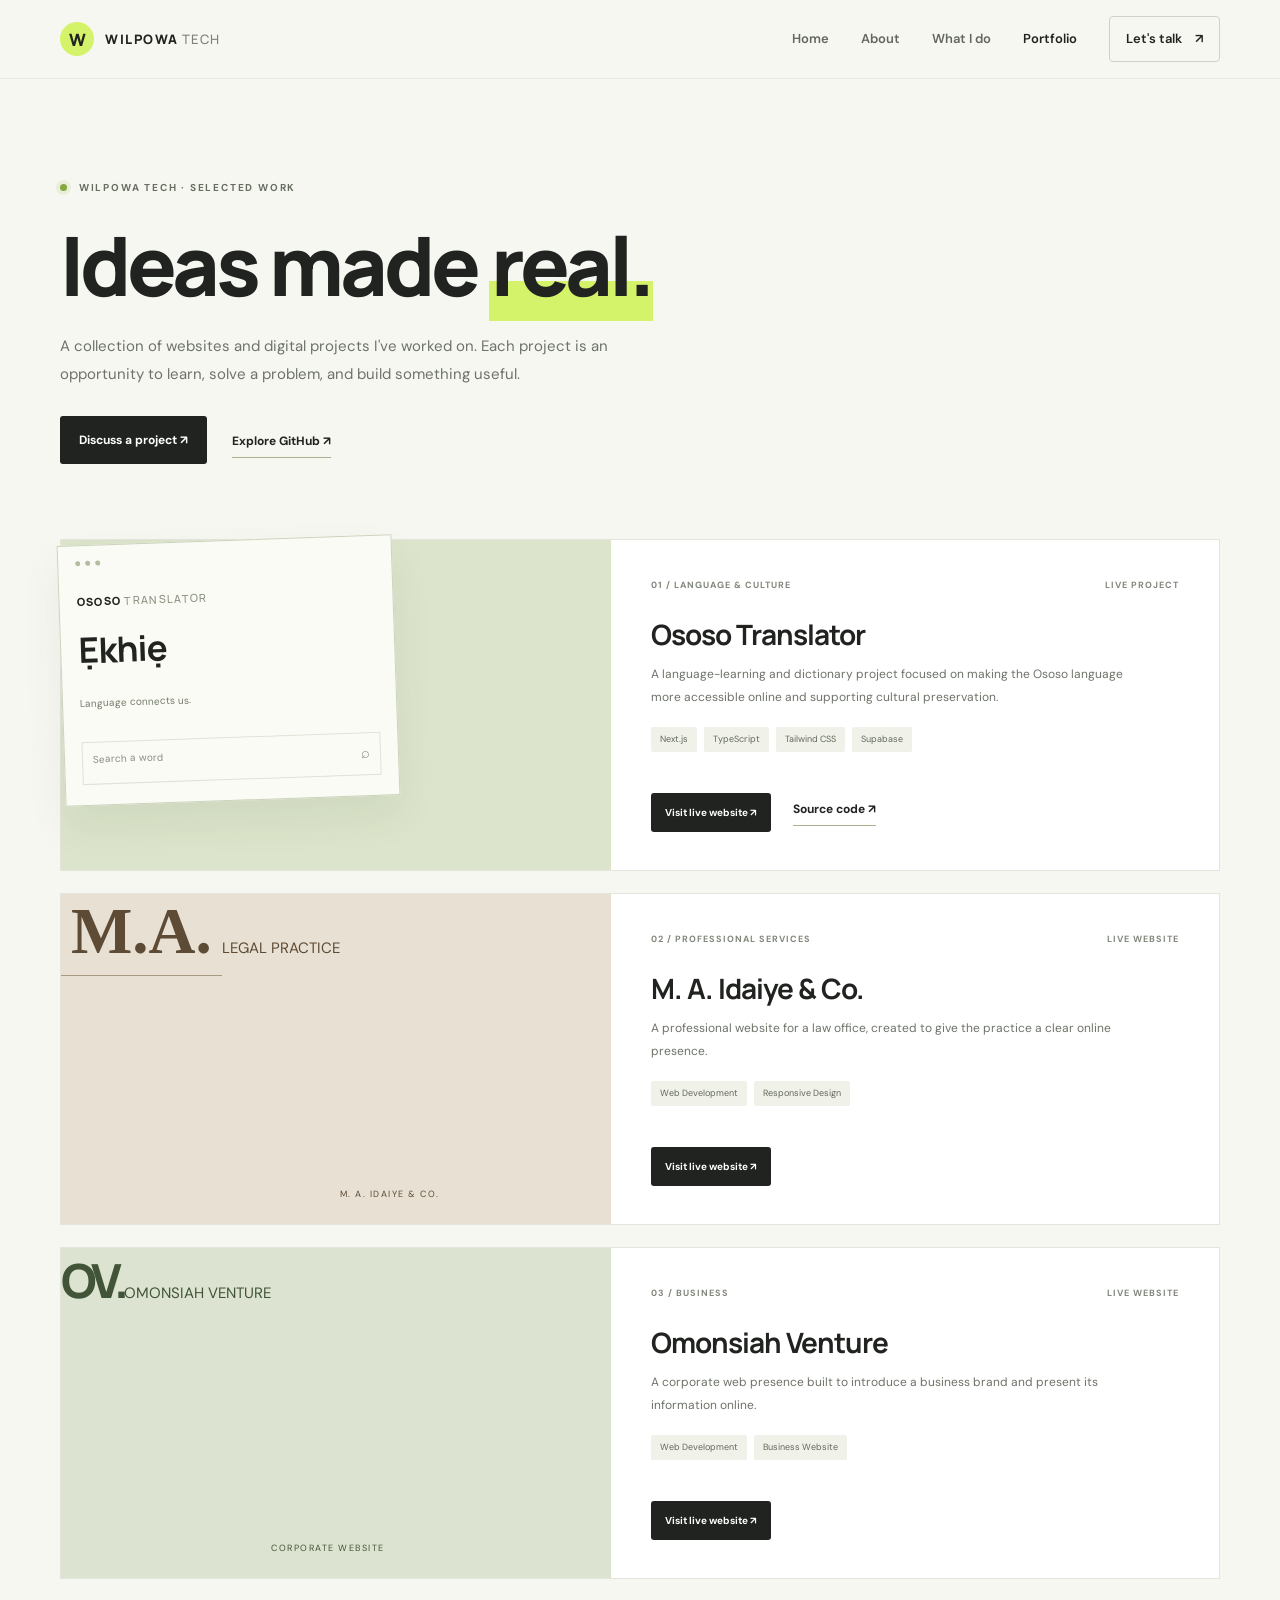
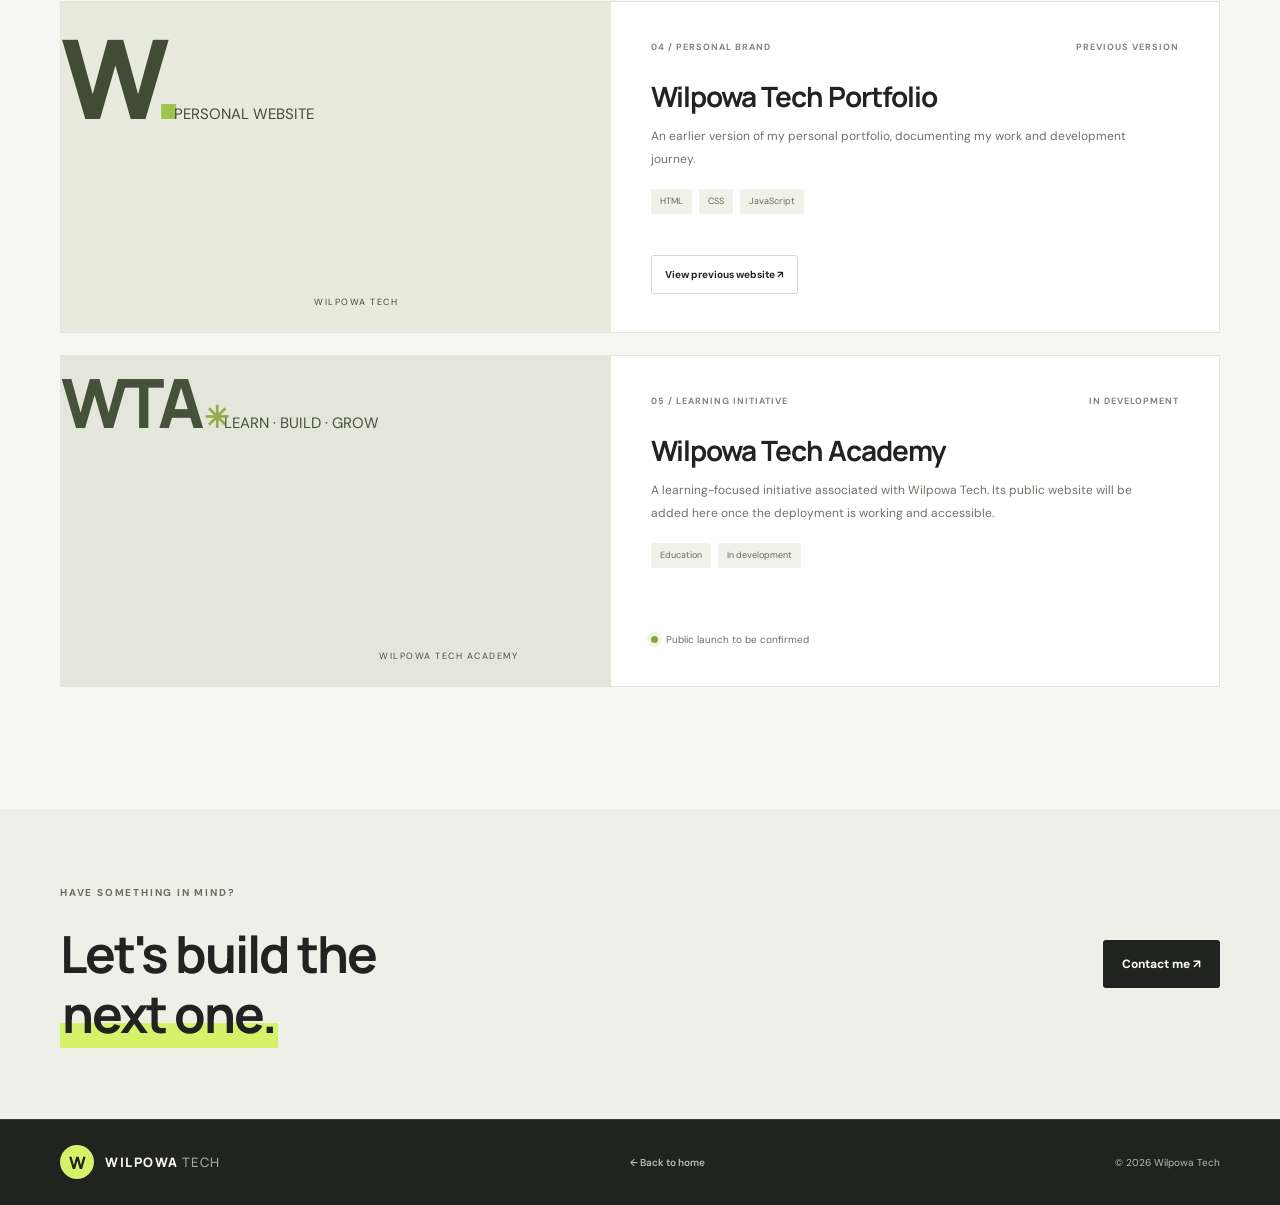
==== portfolio.html @ 24d15832 "Redesign Wilpowa Tech portfolio and add custom branding" ====
<!DOCTYPE html>
<html lang="en">
<head>
  <meta charset="UTF-8">
  <meta name="viewport" content="width=device-width, initial-scale=1.0">
  <meta name="theme-color" content="#f7f7f2">
  <meta name="description" content="Explore web development and software projects by Ofiare William of Wilpowa Tech.">
  <title>Portfolio | Ofiare William — Wilpowa Tech</title>
  <link rel="icon" href="assets/favicon.svg" type="image/svg+xml">
  <link rel="preconnect" href="https://fonts.googleapis.com">
  <link rel="preconnect" href="https://fonts.gstatic.com" crossorigin>
  <link href="https://fonts.googleapis.com/css2?family=DM+Sans:wght@400;500;600;700&family=Manrope:wght@400;500;600;700;800&display=swap" rel="stylesheet">
  <link rel="stylesheet" href="styles.css">
  <script src="script.js" defer></script>
</head>
<body>
  <header class="site-header">
    <nav class="nav container" aria-label="Main navigation">
      <a class="brand" href="index.html"><span class="brand-mark">W</span><span>WILPOWA<span class="brand-light">TECH</span></span></a>
      <button class="menu-toggle" aria-label="Open navigation" aria-expanded="false">☰</button>
      <div class="nav-links"><a href="index.html">Home</a><a href="index.html#about">About</a><a href="index.html#services">What I do</a><a class="active" href="portfolio.html">Portfolio</a><a class="nav-contact" href="index.html#contact">Let's talk <span>↗</span></a></div>
    </nav>
  </header>
  <main>
    <section class="portfolio-hero container">
      <p class="eyebrow"><span class="status-dot"></span> WILPOWA TECH · SELECTED WORK</p>
      <h1>Ideas made <span class="highlight">real.</span></h1>
      <p>A collection of websites and digital projects I've worked on. Each project is an opportunity to learn, solve a problem, and build something useful.</p>
      <div class="portfolio-hero-links"><a class="button button-dark" href="index.html#contact">Discuss a project ↗</a><a class="text-link" href="https://github.com/wilpowatech" target="_blank" rel="noopener noreferrer">Explore GitHub ↗</a></div>
    </section>

    <section class="portfolio-list container">
      <article class="portfolio-item">
        <div class="portfolio-item-art art-ososo"><div class="art-window"><div class="window-dots"><i></i><i></i><i></i></div><div class="art-brand">OSOSO <span>TRANSLATOR</span></div><div class="art-word">Ẹkhiẹ<br><span>Language connects us.</span></div><div class="art-search">Search a word <span>⌕</span></div></div></div>
        <div class="portfolio-item-info"><div class="project-topline"><span>01 / LANGUAGE & CULTURE</span><span>LIVE PROJECT</span></div><h2>Ososo Translator</h2><p>A language-learning and dictionary project focused on making the Ososo language more accessible online and supporting cultural preservation.</p><div class="tags"><span>Next.js</span><span>TypeScript</span><span>Tailwind CSS</span><span>Supabase</span></div><div class="portfolio-actions"><a class="button button-dark" href="https://ososo-translator-qtf8.vercel.app/" target="_blank" rel="noopener noreferrer">Visit live website ↗</a><a class="text-link" href="https://github.com/wilpowatech/ososo-translator" target="_blank" rel="noopener noreferrer">Source code ↗</a></div></div>
      </article>

      <article class="portfolio-item">
        <div class="portfolio-item-art art-law portfolio-art-small"><span class="mini-symbol">M.A.</span><span>LEGAL PRACTICE</span><span class="art-bottom-label">M. A. IDAIYE & CO.</span></div>
        <div class="portfolio-item-info"><div class="project-topline"><span>02 / PROFESSIONAL SERVICES</span><span>LIVE WEBSITE</span></div><h2>M. A. Idaiye & Co.</h2><p>A professional website for a law office, created to give the practice a clear online presence.</p><div class="tags"><span>Web Development</span><span>Responsive Design</span></div><div class="portfolio-actions"><a class="button button-dark" href="https://wilpowatech.github.io/maidaiye/" target="_blank" rel="noopener noreferrer">Visit live website ↗</a></div></div>
      </article>

      <article class="portfolio-item">
        <div class="portfolio-item-art art-omonsiah portfolio-art-small"><span class="omonsiah-mark">OV.</span><span>OMONSIAH VENTURE</span><span class="art-bottom-label">CORPORATE WEBSITE</span></div>
        <div class="portfolio-item-info"><div class="project-topline"><span>03 / BUSINESS</span><span>LIVE WEBSITE</span></div><h2>Omonsiah Venture</h2><p>A corporate web presence built to introduce a business brand and present its information online.</p><div class="tags"><span>Web Development</span><span>Business Website</span></div><div class="portfolio-actions"><a class="button button-dark" href="https://wilpowatech.github.io/Omonsiah_Venture/" target="_blank" rel="noopener noreferrer">Visit live website ↗</a></div></div>
      </article>

      <article class="portfolio-item">
        <div class="portfolio-item-art art-personal portfolio-art-small"><span class="personal-monogram">W<span>.</span></span><span>PERSONAL WEBSITE</span><span class="art-bottom-label">WILPOWA TECH</span></div>
        <div class="portfolio-item-info"><div class="project-topline"><span>04 / PERSONAL BRAND</span><span>PREVIOUS VERSION</span></div><h2>Wilpowa Tech Portfolio</h2><p>An earlier version of my personal portfolio, documenting my work and development journey.</p><div class="tags"><span>HTML</span><span>CSS</span><span>JavaScript</span></div><div class="portfolio-actions"><a class="button button-outline" href="https://wilpowatech.github.io/my-portfolio/" target="_blank" rel="noopener noreferrer">View previous website ↗</a></div></div>
      </article>

      <article class="portfolio-item">
        <div class="portfolio-item-art art-academy portfolio-art-small"><span class="academy-symbol">WTA<span>✳</span></span><span>LEARN · BUILD · GROW</span><span class="art-bottom-label">WILPOWA TECH ACADEMY</span></div>
        <div class="portfolio-item-info"><div class="project-topline"><span>05 / LEARNING INITIATIVE</span><span>IN DEVELOPMENT</span></div><h2>Wilpowa Tech Academy</h2><p>A learning-focused initiative associated with Wilpowa Tech. Its public website will be added here once the deployment is working and accessible.</p><div class="tags"><span>Education</span><span>In development</span></div><span class="project-status"><span class="status-dot"></span> Public launch to be confirmed</span></div>
      </article>
    </section>

    <section class="portfolio-contact"><div class="container portfolio-contact-inner"><div><p class="eyebrow">HAVE SOMETHING IN MIND?</p><h2>Let's build the<br><span class="highlight">next one.</span></h2></div><a class="button button-dark" href="index.html#contact">Contact me ↗</a></div></section>
  </main>
  <footer class="site-footer"><div class="container footer-inner"><a class="brand footer-brand" href="index.html"><span class="brand-mark">W</span><span>WILPOWA<span class="brand-light">TECH</span></span></a><a class="footer-back" href="index.html">← Back to home</a><span>© <span data-year></span> Wilpowa Tech</span></div></footer>
</body>
</html>
---- styles.css ----
/* Wilpowa Tech — personal profile and portfolio */
:root{--paper:#f7f7f2;--white:#fff;--ink:#20231f;--muted:#70756c;--line:#e3e5dc;--lime:#d5f36a;--green:#52662d;--serif:Georgia,"Times New Roman",serif;--sans:"DM Sans",Arial,sans-serif;--display:"Manrope","DM Sans",sans-serif;--container:1160px}
*{box-sizing:border-box}html{scroll-behavior:smooth;scroll-padding-top:90px}body{margin:0;background:var(--paper);color:var(--ink);font-family:var(--sans);font-size:15px;line-height:1.7;-webkit-font-smoothing:antialiased}a{color:inherit;text-decoration:none}button{font:inherit}.container{width:min(var(--container),calc(100% - 48px));margin-inline:auto}.site-header{position:sticky;top:0;z-index:10;background:rgba(247,247,242,.93);backdrop-filter:blur(16px);border-bottom:1px solid rgba(32,35,31,.07)}.nav{height:78px;display:flex;align-items:center;justify-content:space-between;gap:28px}.brand{display:inline-flex;align-items:center;gap:11px;font:800 13px var(--display);letter-spacing:1.5px}.brand-mark{width:34px;height:34px;border-radius:50%;display:grid;place-items:center;background:var(--lime);color:var(--ink);font-size:17px;letter-spacing:-1px}.brand-light{font-weight:500;color:#7c8177;margin-left:3px}.nav-links{display:flex;align-items:center;gap:32px;font-size:13px;font-weight:600}.nav-links>a:not(.nav-contact){color:#62675f;transition:color .2s}.nav-links>a:hover,.nav-links>a.active{color:var(--ink)}.nav-contact{padding:11px 16px;border:1px solid #cfd2c7;border-radius:4px}.nav-contact span{margin-left:10px}.menu-toggle{display:none;border:0;background:transparent;font-size:24px;cursor:pointer}.hero{min-height:620px;display:grid;grid-template-columns:1.05fr .95fr;align-items:center;gap:70px;padding-block:75px 90px}.eyebrow{font-size:10px;letter-spacing:1.8px;font-weight:700;color:#686e62;margin:0 0 22px}.status-dot{display:inline-block;width:7px;height:7px;background:#83a83c;border-radius:50%;margin-right:8px;box-shadow:0 0 0 4px rgba(131,168,60,.12)}.intro-label{font-size:11px;letter-spacing:3px;font-weight:700;margin:30px 0 3px;color:#62675f}.hero h1,.portfolio-hero h1{font:800 clamp(44px,5.6vw,75px)/1.08 var(--display);letter-spacing:-4px;margin:0 0 13px}.accent-dot{color:#98b941}.hero h2{font:600 clamp(18px,2.2vw,24px)/1.5 var(--display);letter-spacing:-.7px;margin:0 0 22px}.muted{color:#a3a79e}.hero-description{font-size:16px;line-height:1.9;color:#666b62;max-width:500px;margin:0}.hero-actions{display:flex;flex-wrap:wrap;gap:12px;margin-top:30px}.button{display:inline-flex;align-items:center;justify-content:center;gap:20px;padding:13px 18px;font-size:12px;font-weight:700;border:1px solid transparent;border-radius:3px;transition:transform .2s,background .2s}.button:hover{transform:translateY(-2px)}.button-dark{background:var(--ink);color:white}.button-dark:hover{background:#3c4433}.button-dark span{font-size:17px}.button-outline{border-color:#d4d7cc;background:transparent}.button-outline:hover{background:#fff}.hero-socials{display:flex;align-items:center;flex-wrap:wrap;gap:17px;margin-top:39px;font-size:11px;color:#74796f}.hero-socials a{color:var(--ink);font-weight:700}.social-divider{height:14px;width:1px;background:#cdd0c5}.hero-visual{position:relative;max-width:455px;width:100%;justify-self:end;padding:18px 20px 26px 0}.portrait-frame{position:relative;z-index:1;background:#e8eadf;padding:15px;border:1px solid #dce0d1;box-shadow:0 24px 65px rgba(43,48,35,.08)}.portrait-topline{display:flex;justify-content:space-between;font-size:9px;font-weight:700;letter-spacing:1.5px;color:#707668;padding:1px 2px 12px}.portrait{height:360px;background:linear-gradient(140deg,#dfe5d1,#b8c39d);display:grid;place-items:center;overflow:hidden;position:relative}.portrait img{width:100%;height:100%;object-fit:cover;object-position:center 35%;position:absolute;inset:0}.portrait-initials{font:800 105px var(--display);letter-spacing:-8px;color:rgba(66,81,47,.35)}.portrait-caption{display:flex;justify-content:space-between;align-items:center;padding:15px 3px 1px}.portrait-caption strong,.portrait-caption div>span{display:block}.portrait-caption strong{font:700 14px var(--display)}.portrait-caption div>span{font-size:11px;color:#6b7165;margin-top:2px}.portrait-arrow{font-size:22px}.floating-note{position:absolute;z-index:2;right:-20px;bottom:62px;display:flex;align-items:center;gap:11px;padding:15px 17px;background:white;box-shadow:0 12px 35px #20231f12;font-size:11px;line-height:1.6;font-weight:600}.note-icon{display:grid;place-items:center;width:32px;height:32px;border-radius:50%;background:var(--lime);font-size:19px}.hero-orbit{position:absolute;border:1px solid #dfe2d6;border-radius:50%;z-index:0}.orbit-one{width:120px;height:120px;right:-25px;top:-16px}.orbit-two{width:64px;height:64px;left:-28px;bottom:0}.trust-strip{border-block:1px solid var(--line);background:#f1f2e9}.trust-inner{min-height:78px;display:flex;align-items:center;justify-content:space-between;gap:22px;font-size:12px;font-weight:600;color:#666b60}.trust-label{font-size:9px;letter-spacing:1.7px;color:#858a7e}.strip-dot{color:#8aa83e;font-size:18px}.section{padding-block:115px}.section-heading h2,.contact-inner h2,.portfolio-contact h2{font:700 clamp(35px,4vw,52px)/1.18 var(--display);letter-spacing:-2px;margin:0}.highlight{background:linear-gradient(transparent 64%,var(--lime) 64%);padding-inline:2px}.about-content{max-width:600px;margin:36px 0 0 auto}.about-content p{color:#686e64;line-height:1.95;margin:0 0 19px}.about-content .about-lead{font:600 20px/1.65 var(--display);letter-spacing:-.4px;color:var(--ink)}.text-link{display:inline-flex;align-items:center;gap:13px;font-size:12px;font-weight:700;border-bottom:1px solid #a9b18e;padding-bottom:6px;margin-top:10px}.text-link span{font-size:17px}.services-section{padding-block:100px;background:#eeefe7;border-block:1px solid #e5e7dd}.section-heading-row{display:flex;justify-content:space-between;align-items:end;gap:35px}.heading-aside{max-width:300px;margin:0 0 4px;color:#73786e;font-size:13px;line-height:1.8}.service-grid{display:grid;grid-template-columns:repeat(3,1fr);gap:17px;margin-top:46px}.service-card{background:var(--paper);padding:25px 25px 27px;border:1px solid #e3e5db;min-height:255px;position:relative}.service-number{font-size:10px;letter-spacing:1px;color:#777d70}.service-icon{float:right;width:38px;height:38px;border-radius:50%;background:var(--lime);display:grid;place-items:center;font-size:19px}.service-card h3{font:700 19px var(--display);letter-spacing:-.5px;margin:32px 0 10px}.service-card p{font-size:12px;line-height:1.9;color:#6c7168;margin:0 0 24px}.service-tag{font-size:8px;letter-spacing:1.1px;font-weight:700;color:#7e8477}.small-note{font-size:10px;color:#8a8f84;margin-top:19px}.featured-work{padding-bottom:120px}.featured-project{display:grid;grid-template-columns:1fr 1fr;margin-top:44px;border:1px solid var(--line);background:#fff;transition:box-shadow .25s,transform .25s}.featured-project:hover,.mini-project:hover{box-shadow:0 16px 45px #20231f0b;transform:translateY(-3px)}.project-art{min-height:350px;display:flex;align-items:center;justify-content:center;position:relative;overflow:hidden}.art-ososo{background:#dce5cb}.art-window{width:72%;max-width:335px;background:#fafbf5;border:1px solid #cbd4bc;padding:15px 17px 20px;box-shadow:0 20px 40px #34432313;transform:rotate(-2deg)}.window-dots{display:flex;gap:5px}.window-dots i{width:5px;height:5px;background:#b3bda2;border-radius:50%}.art-brand{font:800 11px var(--display);letter-spacing:1.3px;margin-top:28px}.art-brand span{font-weight:500;color:#8a9180}.art-word{font:700 35px var(--display);line-height:1.25;margin-top:20px;letter-spacing:-1px}.art-word span{font:400 10px var(--sans);color:#737b6b;letter-spacing:0}.art-search{display:flex;justify-content:space-between;border:1px solid #dfe3d6;padding:8px 10px;margin-top:25px;color:#888e80;font-size:10px}.art-search span{font-size:15px}.art-label{position:absolute;bottom:20px;left:23px;font-size:9px;letter-spacing:1.4px;font-weight:700;color:#59644b}.project-details{padding:42px 39px;display:flex;flex-direction:column;align-items:flex-start}.project-topline{width:100%;display:flex;justify-content:space-between;gap:10px;font-size:9px;font-weight:700;letter-spacing:1px;color:#81877b}.project-details h3,.mini-project-copy h3{font:700 25px var(--display);letter-spacing:-.9px;margin:30px 0 11px}.project-details>p,.mini-project-copy>p{font-size:12px;line-height:1.9;color:#6e7469;margin:0}.tags{display:flex;gap:7px;flex-wrap:wrap;margin-top:21px}.tags span{font-size:9px;padding:5px 9px;background:#f0f1e9;color:#62695b;border-radius:2px}.project-cta{margin-top:auto;padding-top:30px;font-size:11px;font-weight:700}.project-cta b{margin-left:10px;font-size:17px}.mini-project-grid{display:grid;grid-template-columns:1fr 1fr;gap:18px;margin-top:18px}.mini-project{display:grid;grid-template-columns:.85fr 1.15fr;min-height:230px;background:#fff;border:1px solid var(--line);transition:box-shadow .25s,transform .25s}.mini-project-art{min-height:230px;display:flex;flex-direction:column;align-items:center;justify-content:center;gap:13px;font-size:9px;font-weight:700;letter-spacing:1px}.art-law{background:#e7e0d3;color:#5e4b35}.mini-symbol{font:700 46px var(--serif);border-bottom:1px solid #a79a81;padding:0 10px 8px}.art-omonsiah{background:#dce4d1;color:#415437}.omonsiah-mark{font:800 47px var(--display);letter-spacing:-5px}.mini-project-copy{padding:25px 20px;display:flex;flex-direction:column;align-items:flex-start}.mini-project-copy .project-topline{font-size:8px}.mini-project-copy h3{font-size:18px;margin:20px 0 7px}.mini-project-copy>p{font-size:11px}.mini-arrow{font-size:10px;font-weight:700;margin-top:auto;padding-top:15px}.center-action{text-align:center;margin-top:37px}.academy-band{background:#e9ebdf;border-block:1px solid #e0e3d6;padding-block:42px}.academy-inner{display:flex;justify-content:space-between;align-items:center;gap:30px}.academy-inner .eyebrow{margin-bottom:9px}.academy-inner h2{font:700 25px var(--display);letter-spacing:-.8px;margin:0}.academy-inner p:not(.eyebrow){font-size:12px;color:#71776a;margin:5px 0 0}.academy-badge{font-size:9px;letter-spacing:.8px;font-weight:700;color:#6c7460;white-space:nowrap}.contact-section{padding-block:105px;background:#252922;color:#f7f7f2}.contact-inner{display:grid;grid-template-columns:1fr .9fr;align-items:center;gap:70px}.contact-inner .eyebrow{color:#b9c1ad}.contact-inner h2{font-size:clamp(40px,4.5vw,57px)}.contact-description{max-width:390px;font-size:13px;line-height:1.9;color:#b8bdb2;margin-top:23px}.contact-inner .highlight,.portfolio-contact .highlight{color:var(--ink)}.contact-card{padding:28px;background:#30352d;border:1px solid #454b40;display:flex;flex-direction:column;align-items:flex-start}.contact-card-label{font-size:9px;letter-spacing:1.6px;color:#b7bfaa;margin-bottom:20px}.contact-email{font:700 clamp(15px,2vw,21px) var(--display);padding-bottom:17px;border-bottom:1px solid #4b5146;width:100%;display:flex;justify-content:space-between;gap:10px}.contact-card>a:not(.contact-email){font-size:12px;color:#d6dacd;margin-top:15px}.contact-divider{width:100%;height:1px;background:#4b5146;margin:25px 0 17px}.contact-socials{display:flex;gap:22px}.contact-socials a{font-size:11px;font-weight:700}.site-footer{background:#20231f;color:#b9beb2;border-top:1px solid #3a4036}.footer-inner{min-height:85px;display:flex;align-items:center;justify-content:space-between;gap:20px;font-size:10px}.footer-brand{color:#f6f7f0}.footer-brand .brand-light{color:#a3aa9b}.portfolio-hero{padding-block:100px 75px}.portfolio-hero .eyebrow{margin-bottom:25px}.portfolio-hero h1{font-size:clamp(48px,7vw,82px)}.portfolio-hero>p:not(.eyebrow){max-width:580px;font-size:15px;line-height:1.9;color:#6d7368;margin-top:22px}.portfolio-hero-links{display:flex;align-items:center;gap:25px;margin-top:27px}.portfolio-list{padding-bottom:100px}.portfolio-item{display:grid;grid-template-columns:.95fr 1.05fr;background:white;border:1px solid var(--line);margin-bottom:22px;min-height:330px}.portfolio-item-art{min-height:330px}.portfolio-item-info{padding:38px 40px;display:flex;flex-direction:column;align-items:flex-start}.portfolio-item-info h2{font:700 28px var(--display);letter-spacing:-1px;margin:22px 0 10px}.portfolio-item-info>p{font-size:12px;line-height:1.9;color:#6d7368;margin:0;max-width:490px}.portfolio-item-info .tags{margin-top:18px}.portfolio-actions{display:flex;align-items:center;flex-wrap:wrap;gap:22px;margin-top:auto;padding-top:25px}.portfolio-actions .button{padding:10px 13px;font-size:10px}.portfolio-actions .text-link{margin-top:0}.portfolio-art-small{position:relative;min-height:330px}.portfolio-art-small .mini-symbol{font-size:65px}.art-bottom-label{position:absolute;bottom:22px;font-size:9px;letter-spacing:1.5px}.art-personal{background:#e7eadd;color:#424b35}.personal-monogram{font:800 110px var(--display);letter-spacing:-12px}.personal-monogram span{color:#a1c34c}.art-academy{background:#e5e6db;color:#45513b}.academy-symbol{font:800 68px var(--display);letter-spacing:-5px}.academy-symbol span{font-size:30px;color:#91ae4a;margin-left:5px}.project-status{display:inline-flex;align-items:center;font-size:10px;color:#68715d;margin-top:auto;padding-top:22px}.portfolio-contact{background:#eeefe7;padding-block:75px}.portfolio-contact-inner{display:flex;justify-content:space-between;align-items:center;gap:25px}.portfolio-contact h2{margin-top:0}.portfolio-contact .button{white-space:nowrap}.footer-back{font-weight:600}
@media(min-width:1300px){.hero{min-height:670px}}
@media(max-width:900px){.hero{gap:35px;min-height:auto;padding-block:70px}.hero h1{font-size:55px}.portrait{height:310px}.hero-socials{gap:12px}.trust-inner{flex-wrap:wrap;justify-content:center;padding-block:20px}.trust-label{width:100%;text-align:center}.section{padding-block:85px}.project-details{padding:30px 26px}.mini-project{grid-template-columns:1fr}.mini-project-art{min-height:170px}.mini-project-copy{min-height:210px}.portfolio-item-info{padding:30px}.portfolio-item-art,.portfolio-art-small{min-height:300px}}
@media(max-width:650px){.container{width:min(100% - 34px,var(--container))}.nav{height:68px}.menu-toggle{display:block}.nav-links{display:none;position:absolute;top:68px;left:0;right:0;background:var(--paper);padding:20px 24px 24px;border-bottom:1px solid var(--line);flex-direction:column;align-items:stretch;gap:0}.nav-links.open{display:flex}.nav-links>a{padding:12px 0}.nav-links .nav-contact{margin-top:8px;text-align:center}.hero{grid-template-columns:1fr;padding-block:58px 62px;gap:45px}.hero h1{font-size:clamp(45px,12vw,64px);letter-spacing:-3px}.hero h2{font-size:19px}.hero-description{font-size:14px}.hero-socials{font-size:10px}.hero-visual{justify-self:center;max-width:400px;padding-right:10px}.portrait{height:330px}.floating-note{right:-4px;bottom:47px}.trust-inner{gap:12px;font-size:10px}.trust-inner>span:not(.trust-label):not(.strip-dot){text-align:center}.section{padding-block:75px}.section-heading h2,.contact-inner h2,.portfolio-contact h2{font-size:38px;letter-spacing:-1.6px}.about-content{margin-top:27px}.about-content .about-lead{font-size:18px}.section-heading-row{align-items:flex-start;flex-direction:column;gap:15px}.heading-aside{max-width:100%}.services-section{padding-block:75px}.service-grid{grid-template-columns:1fr;gap:12px;margin-top:30px}.service-card{min-height:220px}.service-card h3{margin-top:24px}.featured-project{grid-template-columns:1fr}.project-art{min-height:290px}.project-details{padding:28px 23px;min-height:300px}.mini-project-grid{grid-template-columns:1fr}.mini-project{grid-template-columns:.85fr 1.15fr;min-height:200px}.mini-project-art{min-height:200px}.mini-project-copy{min-height:200px;padding:21px 16px}.mini-project-copy h3{font-size:17px}.academy-inner{align-items:flex-start;flex-direction:column;gap:18px}.contact-section{padding-block:75px}.contact-inner{grid-template-columns:1fr;gap:35px}.contact-card{padding:22px}.footer-inner{padding-block:23px;flex-wrap:wrap;justify-content:space-between}.footer-inner>span:nth-child(2){order:3;width:100%}.portfolio-hero{padding-block:70px 48px}.portfolio-hero h1{font-size:53px;letter-spacing:-3px}.portfolio-hero>p:not(.eyebrow){font-size:13px}.portfolio-hero-links{align-items:flex-start;flex-direction:column;gap:13px}.portfolio-list{padding-bottom:70px}.portfolio-item{grid-template-columns:1fr}.portfolio-item-art,.portfolio-art-small{min-height:270px}.portfolio-item-info{padding:26px 23px;min-height:320px}.portfolio-item-info h2{font-size:25px}.portfolio-actions{margin-top:10px}.portfolio-contact{padding-block:60px}.portfolio-contact-inner{align-items:flex-start;flex-direction:column}.portfolio-contact h2{font-size:40px}}
@media(prefers-reduced-motion:reduce){html{scroll-behavior:auto}*,*::before,*::after{transition:none!important;animation:none!important}}
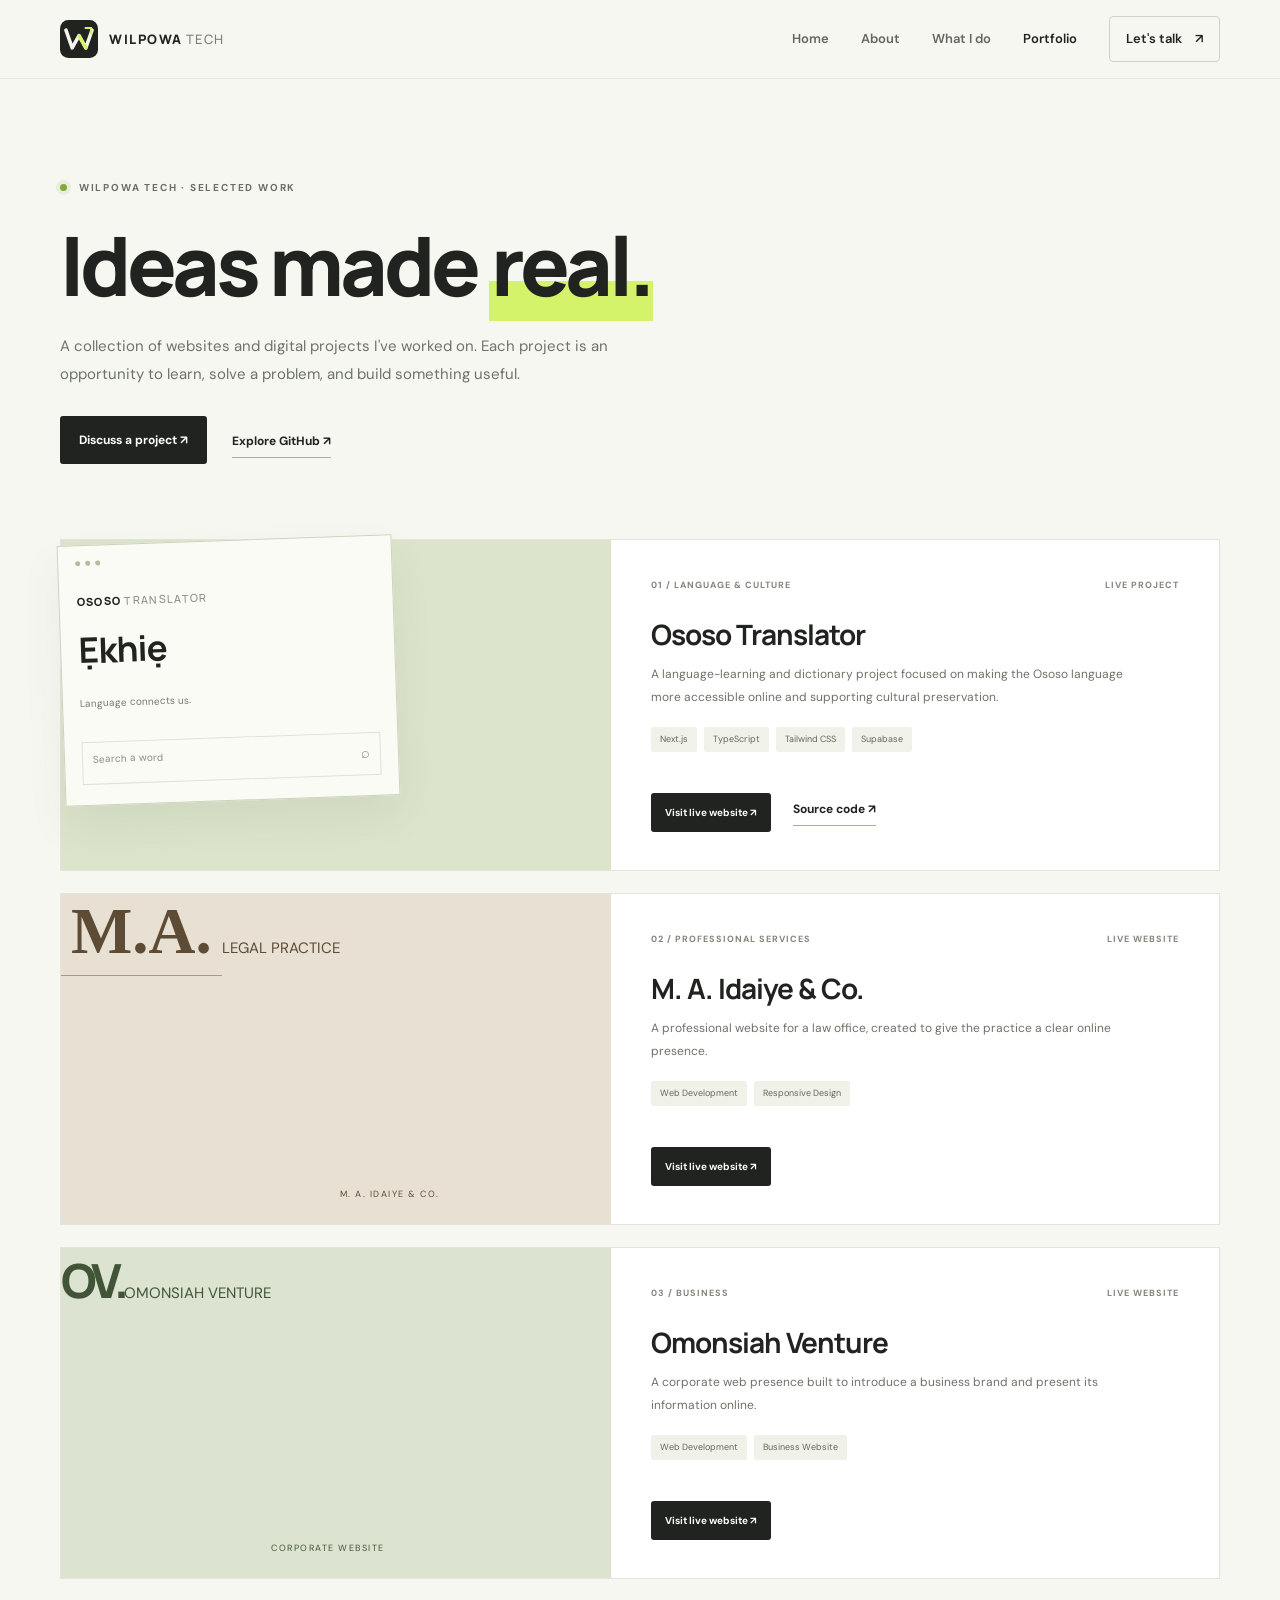
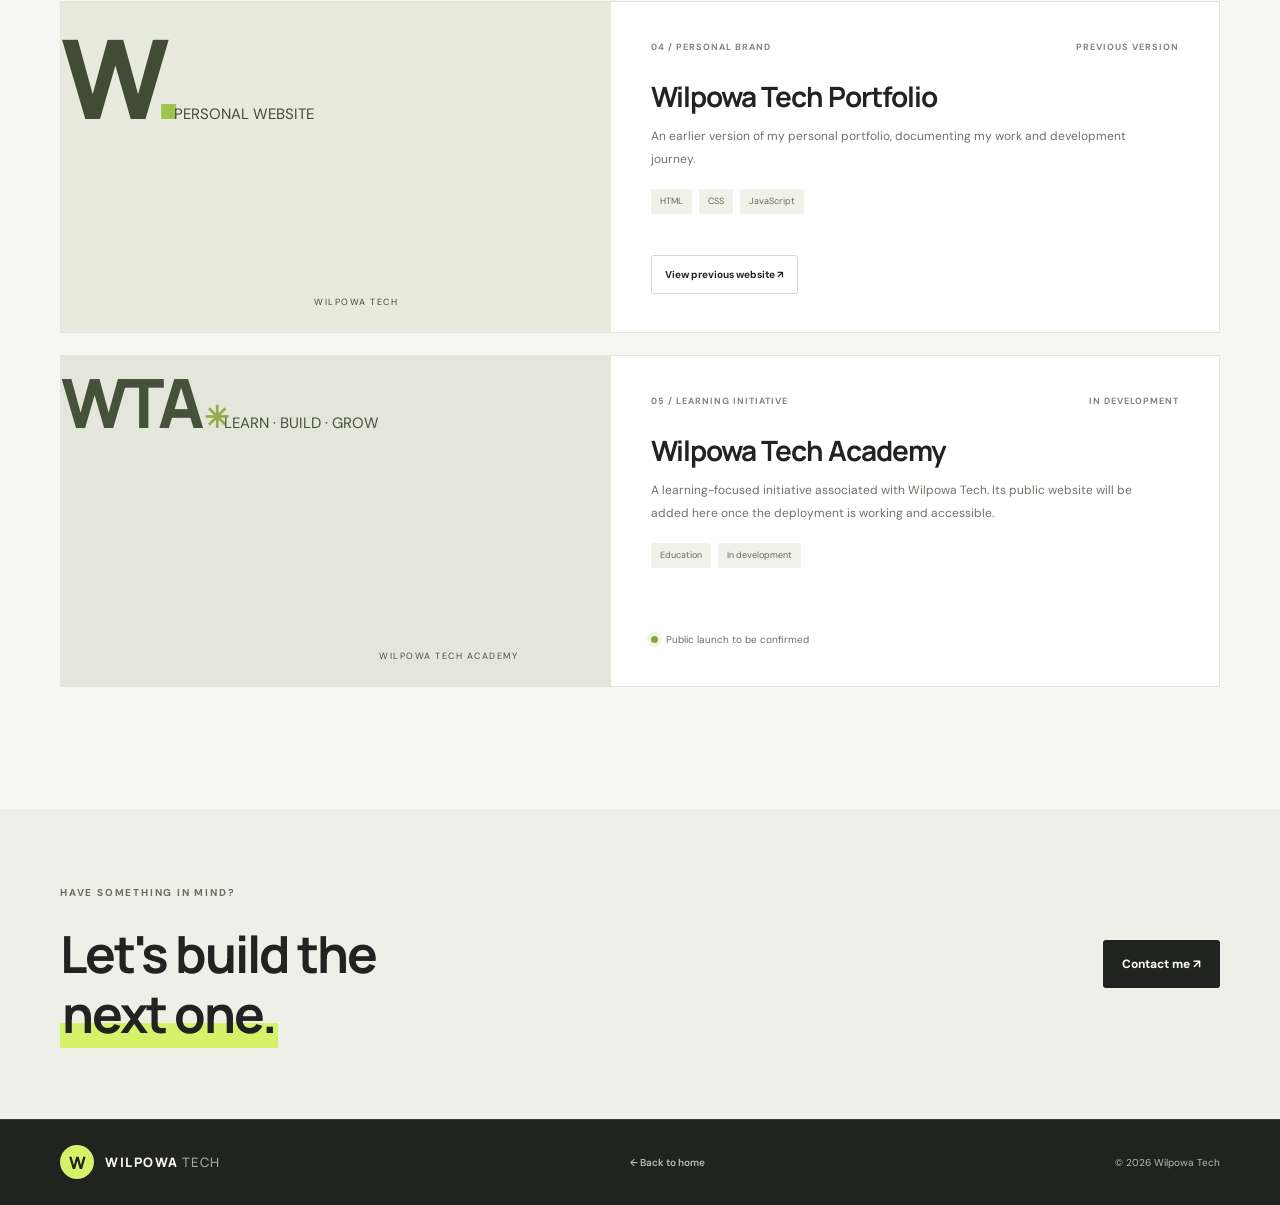
==== commit c42455e5: "Add Wilpowa Tech branding and update portfolio" ====
--- a/portfolio.html
+++ b/portfolio.html
@@ -16,7 +16,7 @@
 <body>
   <header class="site-header">
     <nav class="nav container" aria-label="Main navigation">
-      <a class="brand" href="index.html"><span class="brand-mark">W</span><span>WILPOWA<span class="brand-light">TECH</span></span></a>
+      <a class="brand" href="index.html"><img class="brand-logo" src="assets/wilpowa-logo.svg" alt="Wilpowa Tech" width="38" height="38"><span>WILPOWA<span class="brand-light">TECH</span></span></a>
       <button class="menu-toggle" aria-label="Open navigation" aria-expanded="false">☰</button>
       <div class="nav-links"><a href="index.html">Home</a><a href="index.html#about">About</a><a href="index.html#services">What I do</a><a class="active" href="portfolio.html">Portfolio</a><a class="nav-contact" href="index.html#contact">Let's talk <span>↗</span></a></div>
     </nav>
--- a/styles.css
+++ b/styles.css
@@ -5,3 +5,12 @@
 @media(max-width:900px){.hero{gap:35px;min-height:auto;padding-block:70px}.hero h1{font-size:55px}.portrait{height:310px}.hero-socials{gap:12px}.trust-inner{flex-wrap:wrap;justify-content:center;padding-block:20px}.trust-label{width:100%;text-align:center}.section{padding-block:85px}.project-details{padding:30px 26px}.mini-project{grid-template-columns:1fr}.mini-project-art{min-height:170px}.mini-project-copy{min-height:210px}.portfolio-item-info{padding:30px}.portfolio-item-art,.portfolio-art-small{min-height:300px}}
 @media(max-width:650px){.container{width:min(100% - 34px,var(--container))}.nav{height:68px}.menu-toggle{display:block}.nav-links{display:none;position:absolute;top:68px;left:0;right:0;background:var(--paper);padding:20px 24px 24px;border-bottom:1px solid var(--line);flex-direction:column;align-items:stretch;gap:0}.nav-links.open{display:flex}.nav-links>a{padding:12px 0}.nav-links .nav-contact{margin-top:8px;text-align:center}.hero{grid-template-columns:1fr;padding-block:58px 62px;gap:45px}.hero h1{font-size:clamp(45px,12vw,64px);letter-spacing:-3px}.hero h2{font-size:19px}.hero-description{font-size:14px}.hero-socials{font-size:10px}.hero-visual{justify-self:center;max-width:400px;padding-right:10px}.portrait{height:330px}.floating-note{right:-4px;bottom:47px}.trust-inner{gap:12px;font-size:10px}.trust-inner>span:not(.trust-label):not(.strip-dot){text-align:center}.section{padding-block:75px}.section-heading h2,.contact-inner h2,.portfolio-contact h2{font-size:38px;letter-spacing:-1.6px}.about-content{margin-top:27px}.about-content .about-lead{font-size:18px}.section-heading-row{align-items:flex-start;flex-direction:column;gap:15px}.heading-aside{max-width:100%}.services-section{padding-block:75px}.service-grid{grid-template-columns:1fr;gap:12px;margin-top:30px}.service-card{min-height:220px}.service-card h3{margin-top:24px}.featured-project{grid-template-columns:1fr}.project-art{min-height:290px}.project-details{padding:28px 23px;min-height:300px}.mini-project-grid{grid-template-columns:1fr}.mini-project{grid-template-columns:.85fr 1.15fr;min-height:200px}.mini-project-art{min-height:200px}.mini-project-copy{min-height:200px;padding:21px 16px}.mini-project-copy h3{font-size:17px}.academy-inner{align-items:flex-start;flex-direction:column;gap:18px}.contact-section{padding-block:75px}.contact-inner{grid-template-columns:1fr;gap:35px}.contact-card{padding:22px}.footer-inner{padding-block:23px;flex-wrap:wrap;justify-content:space-between}.footer-inner>span:nth-child(2){order:3;width:100%}.portfolio-hero{padding-block:70px 48px}.portfolio-hero h1{font-size:53px;letter-spacing:-3px}.portfolio-hero>p:not(.eyebrow){font-size:13px}.portfolio-hero-links{align-items:flex-start;flex-direction:column;gap:13px}.portfolio-list{padding-bottom:70px}.portfolio-item{grid-template-columns:1fr}.portfolio-item-art,.portfolio-art-small{min-height:270px}.portfolio-item-info{padding:26px 23px;min-height:320px}.portfolio-item-info h2{font-size:25px}.portfolio-actions{margin-top:10px}.portfolio-contact{padding-block:60px}.portfolio-contact-inner{align-items:flex-start;flex-direction:column}.portfolio-contact h2{font-size:40px}}
 @media(prefers-reduced-motion:reduce){html{scroll-behavior:auto}*,*::before,*::after{transition:none!important;animation:none!important}}
+
+/* Wilpowa Tech logo */
+.brand-logo {
+    display: block;
+    width: 38px;
+    height: 38px;
+    flex-shrink: 0;
+    object-fit: contain;
+}
